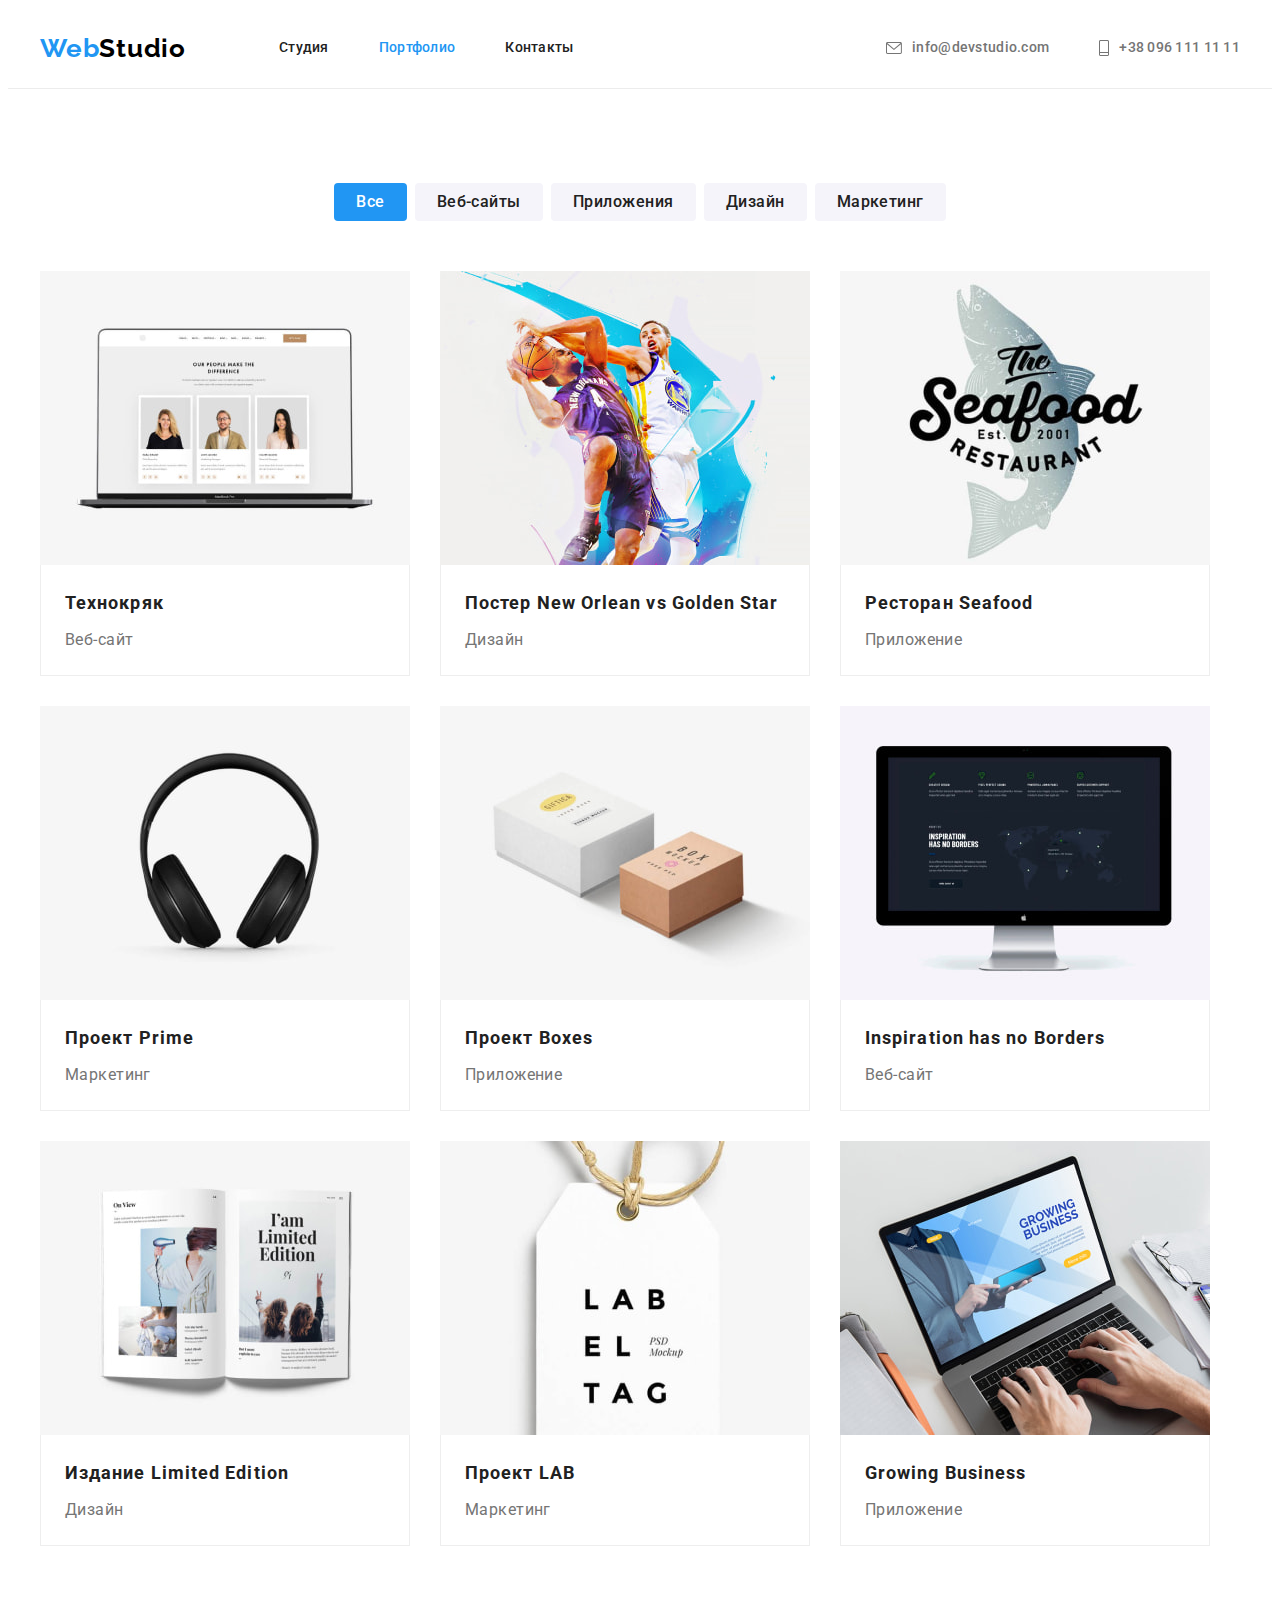
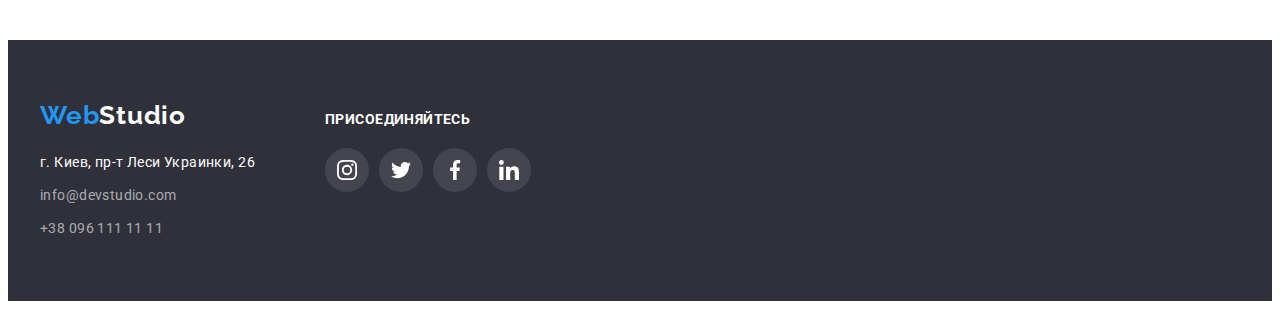
==== portfolio.html @ 87ea02c6 "Додає файли до репозиторія" ====
<!DOCTYPE html>
<html lang="en">
  <head>
    <meta charset="UTF-8" />
    <meta http-equiv="X-UA-Compatible" content="IE=edge" />
    <meta name="viewport" content="width=device-width, initial-scale=1.0" />
    <title>Document</title>
    <!-- Font styles -->
    <link rel="preconnect" href="https://fonts.googleapis.com" />
    <link rel="preconnect" href="https://fonts.gstatic.com" crossorigin />
    <link
      href="https://fonts.googleapis.com/css2?family=Raleway:wght@700&family=Roboto:wght@400;500;700;900&display=swap"
      rel="stylesheet"
    />
    <!-- Normalize styles -->
    <link
      rel="stylesheet"
      href="https://cdnjs.cloudflare.com/ajax/libs/modern-normalize/1.1.0/modern-normalize.min.css"
      integrity="sha512-wpPYUAdjBVSE4KJnH1VR1HeZfpl1ub8YT/NKx4PuQ5NmX2tKuGu6U/JRp5y+Y8XG2tV+wKQpNHVUX03MfMFn9Q=="
      crossorigin="anonymous"
      referrerpolicy="no-referrer"
    />
    <!-- Custom styles -->
    <link rel="stylesheet" href="./css/style.css" />
  </head>
  <body>
    <!-- Header -->
    <header class="header">
      <div class="container header-container">
        <a
          class="logo header-logo"
          href="./index.html"
          aria-label="Логотип WebStudio"
          >Web<span class="black-logo">Studio</span></a
        >
        <nav class="navigation">
          <ul class="nav-list list">
            <li class="nav-item">
              <a class="nav-link link" href="./index.html">Студия</a>
            </li>
            <li class="nav-item">
              <a class="nav-link link current" href="./portfolio.html"
                >Портфолио</a
              >
            </li>
            <li class="nav-item">
              <a class="nav-link link" href="">Контакты</a>
            </li>
          </ul>
        </nav>
        <ul class="contacts-list list">
          <li class="contacts-item">
            <a class="contacts-link link" href="mailto:info@devstudio.com">
              <svg class="contacts-icon" width="16" height="12">
                <use href="./images/icons.svg#mail"></use>
              </svg>
              info@devstudio.com</a
            >
          </li>
          <li class="contacts-item">
            <a class="contacts-link link" href="tel:380961111111">
              <svg class="contacts-icon" width="10" height="16">
                <use href="./images/icons.svg#phone"></use>
              </svg>
              +38 096 111 11 11</a
            >
          </li>
        </ul>
      </div>
    </header>
    <main>
      <section class="section works">
        <div class="container works-container">
          <h2 class="works-title visually-hidden">Наши работы</h2>
          <ul class="works-filter-list list">
            <li class="works-filter-item">
              <button class="works-btn btn current-btn" type="button">
                Все
              </button>
            </li>
            <li class="works-filter-item">
              <button class="works-btn btn" type="button">Веб-сайты</button>
            </li>
            <li class="works-filter-item">
              <button class="works-btn btn" type="button">Приложения</button>
            </li>
            <li class="works-filter-item">
              <button class="works-btn btn" type="button">Дизайн</button>
            </li>
            <li class="works-filter-item">
              <button class="works-btn btn" type="button">Маркетинг</button>
            </li>
          </ul>
          <ul class="works-list list">
            <li class="works-item">
              <a class="work-link" href=""
                ><img
                  class="image"
                  src="./images/works/tehnokryak.jpg"
                  alt="Проект Технокряк"
                  width="370"
                  height="294"
                />
                <div class="work-container">
                  <h3 class="work-title">Технокряк</h3>
                  <p class="work-text">Веб-сайт</p>
                </div></a
              >
            </li>
            <li class="works-item">
              <a class="work-link" href=""
                ><img
                  class="image"
                  src="./images/works/poster-new-orlean-vs-golden-star.jpg"
                  alt="Постер New Orlean vs Golden Star"
                  width="370"
                  height="294"
                />
                <div class="work-container">
                  <h3 class="work-title">
                    Постер <span lang="en">New Orlean vs Golden Star</span>
                  </h3>
                  <p class="work-text">Дизайн</p>
                </div></a
              >
            </li>
            <li class="works-item">
              <a class="work-link" href=""
                ><img
                  class="image"
                  src="./images/works/restoran-seafood.jpg"
                  alt="Проект ресторан Seafood"
                  width="370"
                  height="294"
                />
                <div class="work-container">
                  <h3 class="work-title">
                    Ресторан <span lang="en">Seafood</span>
                  </h3>
                  <p class="work-text">Приложение</p>
                </div></a
              >
            </li>
            <li class="works-item">
              <a class="work-link" href=""
                ><img
                  class="image"
                  src="./images/works/proekt-prime.jpg"
                  alt="Проект Prime"
                  width="370"
                  height="294"
                />
                <div class="work-container">
                  <h3 class="work-title">
                    Проект <span lang="en">Prime</span>
                  </h3>
                  <p class="work-text">Маркетинг</p>
                </div></a
              >
            </li>
            <li class="works-item">
              <a class="work-link" href=""
                ><img
                  class="image"
                  src="./images/works/proekt-boxes.jpg"
                  alt="Проект Boxes"
                  width="370"
                  height="294"
                />
                <div class="work-container">
                  <h3 class="work-title">
                    Проект <span lang="en">Boxes</span>
                  </h3>
                  <p class="work-text">Приложение</p>
                </div></a
              >
            </li>
            <li class="works-item">
              <a class="work-link" href=""
                ><img
                  class="image"
                  src="./images/works/inspiration-has-no-borders.jpg"
                  alt="Проект Inspiration has no Borders"
                  width="370"
                  height="294"
                />
                <div class="work-container">
                  <h3 class="work-title" lang="en">
                    Inspiration has no Borders
                  </h3>
                  <p class="work-text">Веб-сайт</p>
                </div></a
              >
            </li>
            <li class="works-item">
              <a class="work-link" href=""
                ><img
                  class="image"
                  src="./images/works/izdanie-limited-edition.jpg"
                  alt="Проект издание Limited Edition"
                  width="370"
                  height="294"
                />
                <div class="work-container">
                  <h3 class="work-title">
                    Издание <span lang="en">Limited Edition</span>
                  </h3>
                  <p class="work-text">Дизайн</p>
                </div></a
              >
            </li>
            <li class="works-item">
              <a class="work-link" href=""
                ><img
                  class="image"
                  src="./images/works/proekt-lab.jpg"
                  alt="Проект LAB"
                  width="370"
                  height="294"
                />
                <div class="work-container">
                  <h3 class="work-title">Проект <span lang="en">LAB</span></h3>
                  <p class="work-text">Маркетинг</p>
                </div></a
              >
            </li>
            <li class="works-item">
              <a class="work-link" href=""
                ><img
                  class="image"
                  src="./images/works/growing-business.jpg"
                  alt="Проект Growing Business"
                  width="370"
                  height="294"
                />
                <div class="work-container">
                  <h3 class="work-title" lang="en">Growing Business</h3>
                  <p class="work-text">Приложение</p>
                </div></a
              >
            </li>
          </ul>
        </div>
      </section>
    </main>
    <footer class="footer">
      <div class="container footer-container">
        <div class="address">
          <a
            class="logo footer-logo"
            href="/index.html"
            aria-label="Логотип WebStudio"
            >Web<span class="white-logo">Studio</span></a
          >
          <address class="footer-address">
            <p class="address-text">г. Киев, пр-т Леси Украинки, 26</p>
            <ul class="address-list list">
              <li class="address-item">
                <a class="address-link link" href="mailto:info@devstudio.com"
                  >info@devstudio.com</a
                >
              </li>
              <li class="address-item">
                <a class="address-link link" href="tel:380961111111"
                  >+38 096 111 11 11</a
                >
              </li>
            </ul>
          </address>
        </div>
        <div class="footer-social-links">
          <p class="footer-social-uppertext">Присоединяйтесь</p>
          <ul class="footer-social-list list">
            <li class="footer-social-item">
              <a href="" class="footer-social-link link">
                <svg class="footer-social-icon" width="20" height="20">
                  <use href="./images/icons.svg#instagram"></use>
                </svg>
              </a>
            </li>
            <li class="footer-social-item">
              <a href="" class="footer-social-link link">
                <svg class="footer-social-icon" width="20" height="20">
                  <use href="./images/icons.svg#twitter"></use>
                </svg>
              </a>
            </li>
            <li class="footer-social-item">
              <a href="" class="footer-social-link link">
                <svg class="footer-social-icon" width="20" height="20">
                  <use href="./images/icons.svg#facebook"></use>
                </svg>
              </a>
            </li>
            <li class="footer-social-item">
              <a href="" class="footer-social-link link">
                <svg class="footer-social-icon" width="20" height="20">
                  <use href="./images/icons.svg#linkedin"></use>
                </svg>
              </a>
            </li>
          </ul>
        </div>
      </div>
    </footer>
  </body>
</html>
---- css/style.css ----
:root {
  /* Fonts */
  --main-font: "Roboto", sans-serif;
  --secondary-font: "Raleway", sans-serif;

  /* Color */
  --main-color: #757575;
  --secondary-color: #212121;
  --secondary-accent-color: #ffffff;
  --accent-color: #2196f3;
  --bg-color: #2f303a;
  --secondary-bg-color: #f5f4fa;
  --grey-bg-color: #c4c4c4;
  --icons-main-color: #afb1b8;
}

body {
  font-family: var(--main-font);
  font-weight: 400;
  font-size: 14px;
  line-height: 1.71;
  letter-spacing: 0.03em;

  color: var(--main-color);
  background-color: var(--white-color);
}

h1,
h2,
h3,
h4,
h5,
h6,
p,
ul {
  margin: 0;
  padding: 0;
}

.list {
  list-style: none;
}

.image {
  display: block;
}

.container {
  width: 1200px;
  margin-left: auto;
  margin-right: auto;
  padding-left: 15px;
  padding-right: 15px;
}

.btn {
  padding: 0;
  border: none;

  font-family: inherit;
  cursor: pointer;
}

.section {
  padding-top: 94px;
  padding-bottom: 94px;
}

/* Header */

.header {
  border-bottom: 1px solid #ececec;
}

.header-container {
  display: flex;
  align-items: center;
}

.nav-list {
  display: flex;
}

.contacts-list {
  display: flex;
  align-items: center;
  margin-left: auto;
}

.nav-item:not(:last-child) {
  margin-right: 50px;
}

.nav-link.link {
  display: block;
  padding: 32px 0;

  color: var(--secondary-color);
}

.contacts-item:first-child {
  margin-right: 50px;
}

.contacts-link {
  display: flex;
  align-items: center;
}

.contacts-icon {
  fill: currentColor;
  margin-right: 10px;
}

.link {
  font-family: inherit;
  font-weight: 500;
  font-size: 14px;
  line-height: 1.14;
  letter-spacing: 0.02em;

  text-decoration: none;
  color: var(--main-color);
}

.link:hover,
.link:focus {
  color: var(--accent-color);
}

.nav-link.current {
  color: var(--accent-color);
}
/* Logo */

.logo {
  font-family: var(--secondary-font);
  font-weight: 700;
  font-size: 26px;
  line-height: 1.19;
  letter-spacing: 0.03em;
  text-decoration: none;

  color: var(--accent-color);
}

.header-logo {
  margin-right: 93px;
}

.black-logo {
  color: #000;
}

.white-logo {
  color: #fff;
}

/* Hero section */

.hero {
  padding: 200px 0;
  max-width: 1600px;
  margin-left: auto;
  margin-right: auto;

  background-color: var(--grey-bg-color);
  background-image: linear-gradient(
      to right,
      rgba(47, 48, 58, 0.4),
      rgba(47, 48, 58, 0.4)
    ),
    url(../images/bg/hero-bg.jpg);
  background-repeat: no-repeat;
  background-position: center;
  background-size: cover;
}

.hero-container {
  text-align: center;
}

.hero-title {
  max-width: 696px;
  margin-left: auto;
  margin-right: auto;
  margin-bottom: 30px;
  font-weight: 900;
  font-size: 44px;
  line-height: 1.36;
  letter-spacing: 0.06em;
  text-transform: uppercase;

  color: var(--secondary-accent-color);
}

.hero-btn {
  font-weight: 700;
  font-size: 16px;
  line-height: 1.88;
  letter-spacing: 0.06em;
  padding: 10px 32px;
  border-radius: 4px;

  color: var(--secondary-accent-color);
  background-color: var(--accent-color);
}

.hero-btn:hover,
.hero-btn:focus {
  background-color: #188ce8;
}

/* Benefits section */

.benefits-list {
  display: flex;
  justify-content: space-between;
}

.benefits-item {
  display: inline-block;
  width: 270px;
  margin-right: 30px;
}

.benefits-item:last-child {
  margin-right: 0;
}

.item-title {
  margin-bottom: 10px;
  font-weight: 700;
  font-size: inherit;
  line-height: 1.14;
  text-transform: uppercase;
}

.item-text {
  display: inline;
}

.benefits-thumb {
  display: flex;
  justify-content: center;
  align-items: center;
  height: 120px;
  margin-bottom: 30px;

  border-radius: 4px;
  background-color: var(--secondary-bg-color);
}

.benefits-icon {
  --color1: #212121;
  --color2: #2196f3;
}

/* Services section */

.services {
  padding-top: 0;
}

.services-title {
  margin-bottom: 50px;
}

.services-list {
  display: flex;
  justify-content: space-between;
}

.services-item {
  margin-right: 30px;
}

.services-item:last-child {
  margin-right: 0;
}

/* Team section */

.team {
  background-color: var(--secondary-bg-color);
}

.team-title {
  margin-bottom: 50px;
}

.team-list {
  display: flex;
}

.member-item {
  margin-right: 30px;

  background-color: var(--secondary-accent-color);
  box-shadow: 0px 1px 3px rgba(0, 0, 0, 0.12), 0px 1px 1px rgba(0, 0, 0, 0.14),
    0px 2px 1px rgba(0, 0, 0, 0.2);
  border-radius: 0px 0px 4px 4px;
}

.member-item:last-child {
  margin-right: 0px;
}

.member-item-group {
  padding: 30px 0;
}

.member-title {
  margin-bottom: 10px;
  font-weight: 500;
  font-size: 16px;
  line-height: 1.19;
  text-align: center;
}

.member-position {
  margin-bottom: 16px;

  font-size: 16px;
  line-height: 1.19;
  text-align: center;
  letter-spacing: 0.03em;
}

.team-social-list {
  display: flex;
  justify-content: center;
}

.team-social-item:not(:last-child) {
  margin-right: 10px;
}

.social-link {
  display: flex;
  justify-content: center;
  align-items: center;

  width: 44px;
  height: 44px;

  color: var(--icons-main-color);
}

.social-link:hover,
.social-link:focus {
  background-color: var(--accent-color);
  color: var(--secondary-accent-color);

  border-radius: 50%;
}

.team-social-icons {
  fill: currentColor;
}

/* Clients section */

.clients-title {
  margin-bottom: 50px;

  font-weight: 700;
  font-size: 36px;
  line-height: 1.17;
  text-align: center;
  letter-spacing: 0.03em;

  color: var(--secondary-color);
}

.clients-list {
  display: flex;
}

.clients-item {
  margin-right: 30px;
}

.clients-item:last-child {
  margin-right: 0;
}

.clients-link {
  display: flex;
  justify-content: center;
  align-items: center;

  width: 170px;
  height: 92px;

  border: 1px solid var(--icons-main-color);
  border-radius: 4px;
  color: var(--icons-main-color);
}

.clients-link:hover,
.clients-link:focus {
  color: var(--accent-color);
  border-color: var(--accent-color);
}

.clients-icon {
  fill: currentColor;
}

/* Footer */

.footer {
  background-color: var(--bg-color);
  padding-top: 60px;
  padding-bottom: 60px;
}

.footer-logo {
  display: inline-block;
  margin-bottom: 20px;
}

.address-text,
.address-item:not(:last-child) {
  margin-bottom: 9px;
}

.address-link {
  font-weight: 400;
  font-size: 14px;
  line-height: 1.71;
  letter-spacing: 0.03em;

  color: rgba(255, 255, 255, 0.6);
}

.footer-container {
  display: flex;
  align-items: baseline;
}

.address {
  margin-right: 70px;
}

.footer-social-uppertext {
  margin-bottom: 20px;

  font-weight: 700;
  line-height: 1.14;
  text-transform: uppercase;

  color: var(--secondary-accent-color);
}

.footer-social-list {
  display: flex;
}

.footer-social-item {
  margin-right: 10px;
}

.footer-social-item:last-child {
  margin-right: 0;
}

.footer-social-link {
  display: flex;
  justify-content: center;
  align-items: center;

  width: 44px;
  height: 44px;

  border-radius: 50%;

  background-color: #44454e;
  color: var(--secondary-accent-color);
}

.footer-social-link:hover,
.footer-social-link:focus {
  background-color: var(--accent-color);
  color: var(--secondary-accent-color);
}

.footer-social-icon {
  fill: currentColor;
}

.footer-address {
  font-style: normal;
  color: var(--secondary-accent-color);
}

/* Works section */

.work-title {
  margin-bottom: 4px;
  font-weight: 700;
  font-size: 18px;
  line-height: 2;
  letter-spacing: 0.06em;
}

.works-filter-list {
  display: flex;
  justify-content: center;
  margin-bottom: 50px;
}

.works-filter-item {
  margin-right: 8px;
}

.works-filter-item:last-child {
  margin-right: 0;
}

.works-list {
  display: flex;
  flex-wrap: wrap;
}

.works-item {
  max-width: 370px;
  margin-right: 30px;
  margin-bottom: 30px;
}

.works-item:nth-child(3n) {
  margin-right: 0;
}

.works-item:nth-last-child(-n + 3) {
  margin-bottom: 0;
}

.work-container {
  padding: 20px 24px;
  border: 1px solid #eee;
  border-top: none;
}

.work-link {
  display: block;
  font-family: inherit;
  text-decoration: none;
  color: currentColor;
}

.work-link:hover,
.work-link:focus {
  box-shadow: 0px 1px 1px rgba(0, 0, 0, 0.12), 0px 4px 4px rgba(0, 0, 0, 0.06),
    1px 4px 6px rgba(0, 0, 0, 0.16);
}

.works-btn {
  padding: 6px 22px;
  font-family: inherit;
  font-weight: 500;
  font-size: 16px;
  line-height: 1.62;
  text-align: center;
  letter-spacing: 0.03em;
  border-radius: 4px;

  color: var(--secondary-color);
  background-color: var(--secondary-bg-color);
}

.works-btn:hover,
.works-btn:focus {
  color: var(--secondary-accent-color);
  background-color: var(--accent-color);

  box-shadow: 0px 3px 1px rgba(0, 0, 0, 0.1), 0px 1px 2px rgba(0, 0, 0, 0.08),
    0px 2px 2px rgba(0, 0, 0, 0.12);
}

.current-btn {
  color: var(--secondary-accent-color);
  background-color: var(--accent-color);
}

.work-text {
  font-size: 16px;
  line-height: 1.88;
}

/* Headings */

.benefits-title,
.services-title,
.team-title,
.works-title {
  font-weight: 700;
  font-size: 36px;
  line-height: 1.17;
  text-align: center;
}

.benefits-title,
.services-title,
.team-title,
.works-title,
.item-title,
.member-title,
.work-title {
  color: var(--secondary-color);
}

/* Visualy hidden */
.visually-hidden {
  position: absolute;
  white-space: nowrap;
  width: 1px;
  height: 1px;
  overflow: hidden;
  border: 0;
  padding: 0;
  clip: rect(0 0 0 0);
  clip-path: inset(50%);
  margin: -1px;
}
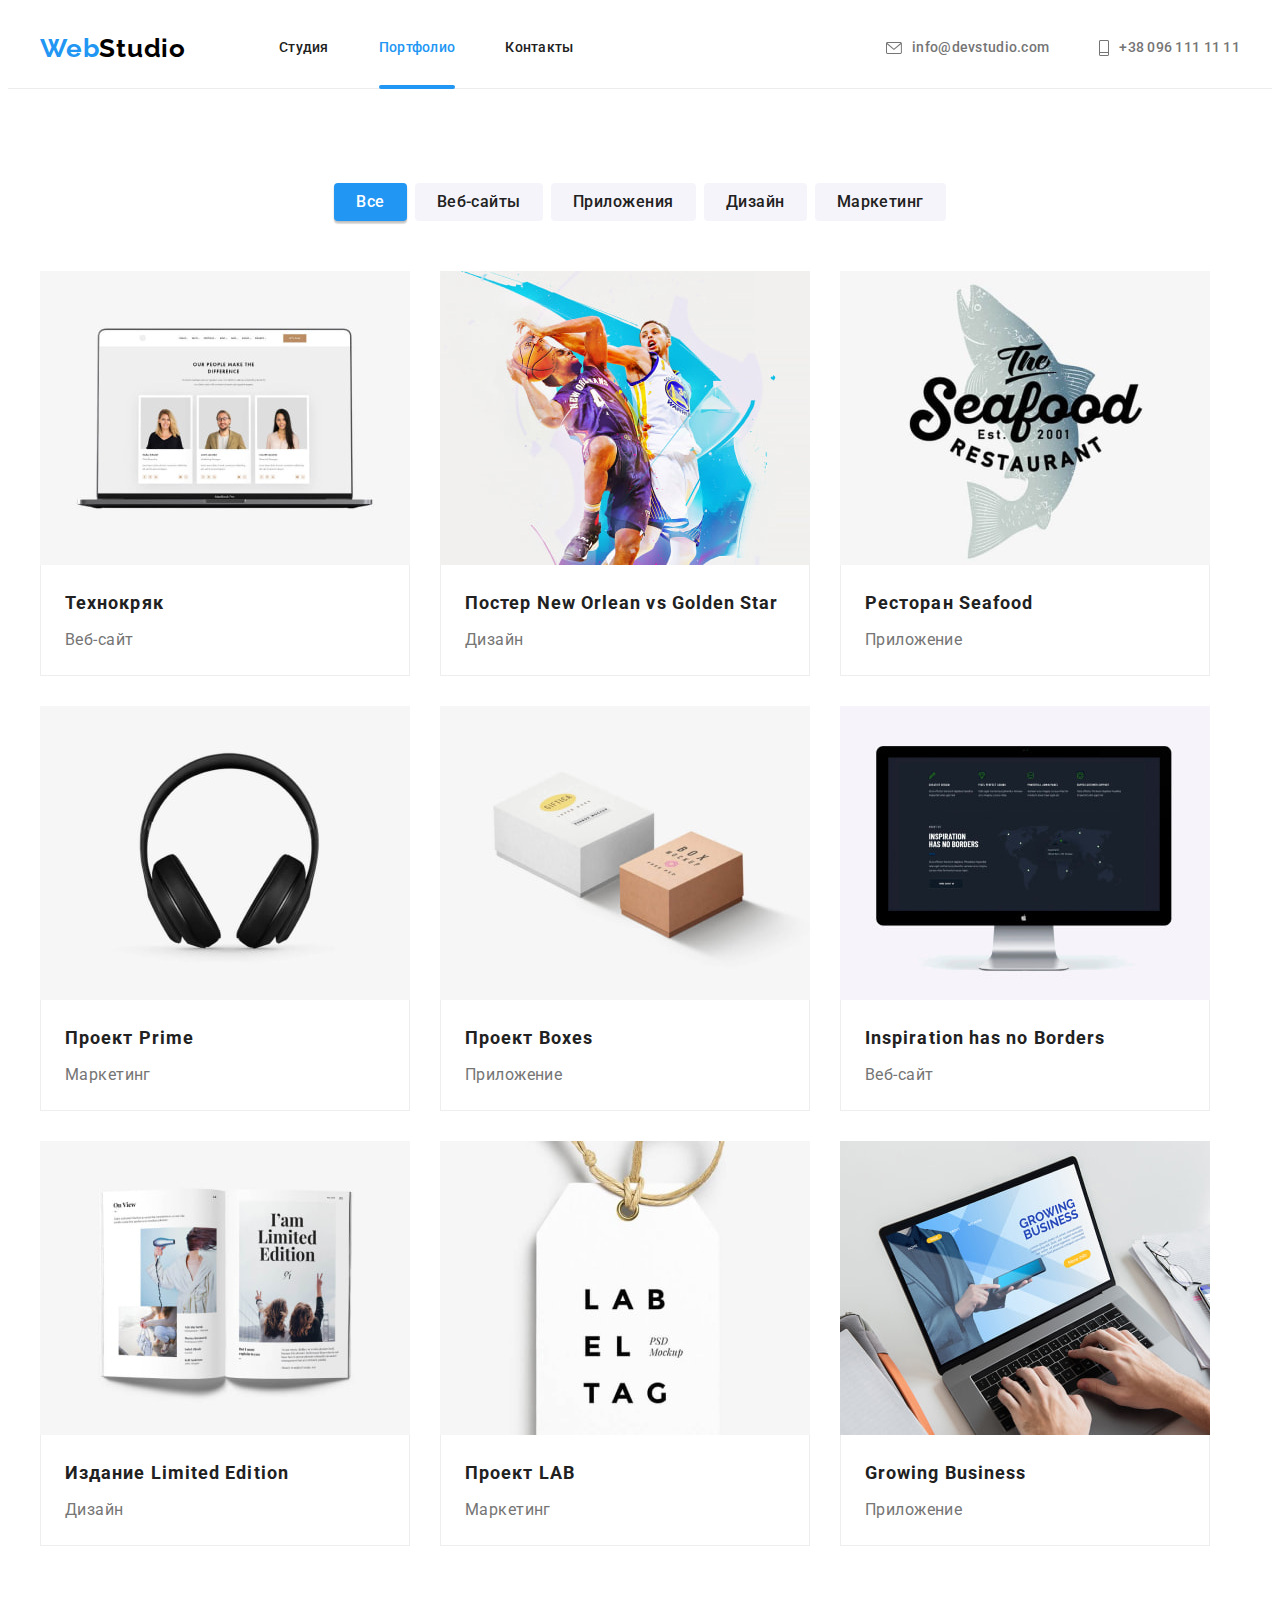
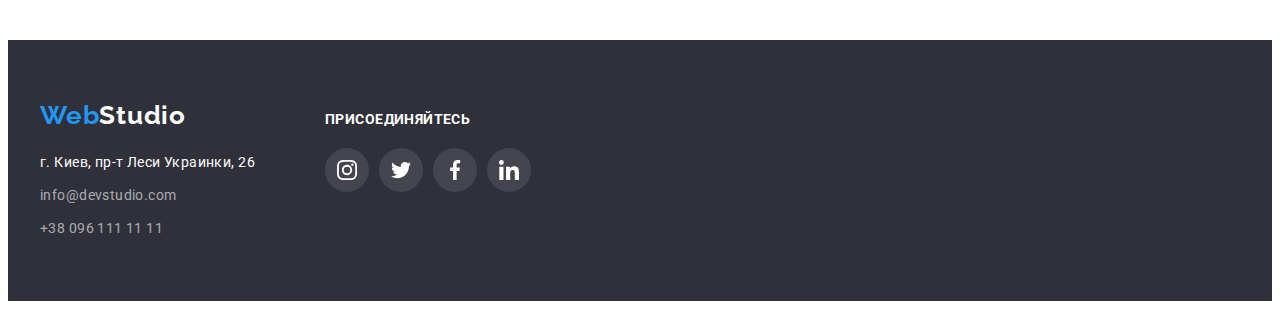
==== commit ca229144: "Додає оверлей на works-item" ====
--- a/portfolio.html
+++ b/portfolio.html
@@ -94,28 +94,42 @@
           <ul class="works-list list">
             <li class="works-item">
               <a class="work-link" href=""
-                ><img
-                  class="image"
-                  src="./images/works/tehnokryak.jpg"
-                  alt="Проект Технокряк"
-                  width="370"
-                  height="294"
-                />
+                ><div class="thumb">
+                  <img
+                    class="image"
+                    src="./images/works/tehnokryak.jpg"
+                    alt="Проект Технокряк"
+                    width="370"
+                    height="294"
+                  />
+                  <p class="work-overlay">
+                    Ресурс предлагает комплексные предложения с разным уровнем
+                    функционала и сервисов. Все это позволит посетителю получить
+                    исчерпывающие сведения о компании или частном лице.
+                  </p>
+                </div>
                 <div class="work-container">
                   <h3 class="work-title">Технокряк</h3>
                   <p class="work-text">Веб-сайт</p>
-                </div></a
-              >
-            </li>
-            <li class="works-item">
-              <a class="work-link" href=""
-                ><img
-                  class="image"
-                  src="./images/works/poster-new-orlean-vs-golden-star.jpg"
-                  alt="Постер New Orlean vs Golden Star"
-                  width="370"
-                  height="294"
-                />
+                </div>
+              </a>
+            </li>
+            <li class="works-item">
+              <a class="work-link" href=""
+                ><div class="thumb">
+                  <img
+                    class="image"
+                    src="./images/works/poster-new-orlean-vs-golden-star.jpg"
+                    alt="Постер New Orlean vs Golden Star"
+                    width="370"
+                    height="294"
+                  />
+                  <p class="work-overlay">
+                    Ресурс предлагает комплексные предложения с разным уровнем
+                    функционала и сервисов. Все это позволит посетителю получить
+                    исчерпывающие сведения о компании или частном лице.
+                  </p>
+                </div>
                 <div class="work-container">
                   <h3 class="work-title">
                     Постер <span lang="en">New Orlean vs Golden Star</span>
@@ -126,13 +140,20 @@
             </li>
             <li class="works-item">
               <a class="work-link" href=""
-                ><img
-                  class="image"
-                  src="./images/works/restoran-seafood.jpg"
-                  alt="Проект ресторан Seafood"
-                  width="370"
-                  height="294"
-                />
+                ><div class="thumb">
+                  <img
+                    class="image"
+                    src="./images/works/restoran-seafood.jpg"
+                    alt="Проект ресторан Seafood"
+                    width="370"
+                    height="294"
+                  />
+                  <p class="work-overlay">
+                    Ресурс предлагает комплексные предложения с разным уровнем
+                    функционала и сервисов. Все это позволит посетителю получить
+                    исчерпывающие сведения о компании или частном лице.
+                  </p>
+                </div>
                 <div class="work-container">
                   <h3 class="work-title">
                     Ресторан <span lang="en">Seafood</span>
@@ -143,13 +164,20 @@
             </li>
             <li class="works-item">
               <a class="work-link" href=""
-                ><img
-                  class="image"
-                  src="./images/works/proekt-prime.jpg"
-                  alt="Проект Prime"
-                  width="370"
-                  height="294"
-                />
+                ><div class="thumb">
+                  <img
+                    class="image"
+                    src="./images/works/proekt-prime.jpg"
+                    alt="Проект Prime"
+                    width="370"
+                    height="294"
+                  />
+                  <p class="work-overlay">
+                    Ресурс предлагает комплексные предложения с разным уровнем
+                    функционала и сервисов. Все это позволит посетителю получить
+                    исчерпывающие сведения о компании или частном лице.
+                  </p>
+                </div>
                 <div class="work-container">
                   <h3 class="work-title">
                     Проект <span lang="en">Prime</span>
@@ -160,13 +188,20 @@
             </li>
             <li class="works-item">
               <a class="work-link" href=""
-                ><img
-                  class="image"
-                  src="./images/works/proekt-boxes.jpg"
-                  alt="Проект Boxes"
-                  width="370"
-                  height="294"
-                />
+                ><div class="thumb">
+                  <img
+                    class="image"
+                    src="./images/works/proekt-boxes.jpg"
+                    alt="Проект Boxes"
+                    width="370"
+                    height="294"
+                  />
+                  <p class="work-overlay">
+                    Ресурс предлагает комплексные предложения с разным уровнем
+                    функционала и сервисов. Все это позволит посетителю получить
+                    исчерпывающие сведения о компании или частном лице.
+                  </p>
+                </div>
                 <div class="work-container">
                   <h3 class="work-title">
                     Проект <span lang="en">Boxes</span>
@@ -177,13 +212,20 @@
             </li>
             <li class="works-item">
               <a class="work-link" href=""
-                ><img
-                  class="image"
-                  src="./images/works/inspiration-has-no-borders.jpg"
-                  alt="Проект Inspiration has no Borders"
-                  width="370"
-                  height="294"
-                />
+                ><div class="thumb">
+                  <img
+                    class="image"
+                    src="./images/works/inspiration-has-no-borders.jpg"
+                    alt="Проект Inspiration has no Borders"
+                    width="370"
+                    height="294"
+                  />
+                  <p class="work-overlay">
+                    Ресурс предлагает комплексные предложения с разным уровнем
+                    функционала и сервисов. Все это позволит посетителю получить
+                    исчерпывающие сведения о компании или частном лице.
+                  </p>
+                </div>
                 <div class="work-container">
                   <h3 class="work-title" lang="en">
                     Inspiration has no Borders
@@ -194,13 +236,20 @@
             </li>
             <li class="works-item">
               <a class="work-link" href=""
-                ><img
-                  class="image"
-                  src="./images/works/izdanie-limited-edition.jpg"
-                  alt="Проект издание Limited Edition"
-                  width="370"
-                  height="294"
-                />
+                ><div class="thumb">
+                  <img
+                    class="image"
+                    src="./images/works/izdanie-limited-edition.jpg"
+                    alt="Проект издание Limited Edition"
+                    width="370"
+                    height="294"
+                  />
+                  <p class="work-overlay">
+                    Ресурс предлагает комплексные предложения с разным уровнем
+                    функционала и сервисов. Все это позволит посетителю получить
+                    исчерпывающие сведения о компании или частном лице.
+                  </p>
+                </div>
                 <div class="work-container">
                   <h3 class="work-title">
                     Издание <span lang="en">Limited Edition</span>
@@ -211,13 +260,20 @@
             </li>
             <li class="works-item">
               <a class="work-link" href=""
-                ><img
-                  class="image"
-                  src="./images/works/proekt-lab.jpg"
-                  alt="Проект LAB"
-                  width="370"
-                  height="294"
-                />
+                ><div class="thumb">
+                  <img
+                    class="image"
+                    src="./images/works/proekt-lab.jpg"
+                    alt="Проект LAB"
+                    width="370"
+                    height="294"
+                  />
+                  <p class="work-overlay">
+                    Ресурс предлагает комплексные предложения с разным уровнем
+                    функционала и сервисов. Все это позволит посетителю получить
+                    исчерпывающие сведения о компании или частном лице.
+                  </p>
+                </div>
                 <div class="work-container">
                   <h3 class="work-title">Проект <span lang="en">LAB</span></h3>
                   <p class="work-text">Маркетинг</p>
@@ -226,13 +282,20 @@
             </li>
             <li class="works-item">
               <a class="work-link" href=""
-                ><img
-                  class="image"
-                  src="./images/works/growing-business.jpg"
-                  alt="Проект Growing Business"
-                  width="370"
-                  height="294"
-                />
+                ><div class="thumb">
+                  <img
+                    class="image"
+                    src="./images/works/growing-business.jpg"
+                    alt="Проект Growing Business"
+                    width="370"
+                    height="294"
+                  />
+                  <p class="work-overlay">
+                    Ресурс предлагает комплексные предложения с разным уровнем
+                    функционала и сервисов. Все это позволит посетителю получить
+                    исчерпывающие сведения о компании или частном лице.
+                  </p>
+                </div>
                 <div class="work-container">
                   <h3 class="work-title" lang="en">Growing Business</h3>
                   <p class="work-text">Приложение</p>
--- a/css/style.css
+++ b/css/style.css
@@ -12,6 +12,10 @@
   --secondary-bg-color: #f5f4fa;
   --grey-bg-color: #c4c4c4;
   --icons-main-color: #afb1b8;
+
+  /* Animations */
+  --anim-duration: 250ms;
+  --anim-timing-function: cubic-bezier(0.4, 0, 0.2, 1);
 }
 
 body {
@@ -121,6 +125,7 @@
 
   text-decoration: none;
   color: var(--main-color);
+  transition: color var(--anim-duration) var(--anim-timing-function);
 }
 
 .link:hover,
@@ -129,7 +134,20 @@
 }
 
 .nav-link.current {
+  position: relative;
   color: var(--accent-color);
+}
+
+.nav-link.current::after {
+  position: absolute;
+  bottom: -1px;
+  content: "";
+  display: block;
+  width: 100%;
+  height: 4px;
+  border-radius: 2px;
+
+  background-color: var(--accent-color);
 }
 /* Logo */
 
@@ -204,6 +222,7 @@
 
   color: var(--secondary-accent-color);
   background-color: var(--accent-color);
+  transition: background-color var(--anim-duration) var(--anim-timing-function);
 }
 
 .hero-btn:hover,
@@ -272,11 +291,28 @@
 }
 
 .services-item {
+  position: relative;
   margin-right: 30px;
 }
 
 .services-item:last-child {
   margin-right: 0;
+}
+
+.services-description {
+  position: absolute;
+  bottom: 0;
+  padding-top: 27px;
+  padding-bottom: 27px;
+  width: 100%;
+
+  font-weight: 700;
+  line-height: 1.14;
+  text-align: center;
+  text-transform: uppercase;
+
+  color: var(--secondary-accent-color);
+  background-color: rgba(47, 48, 58, 0.8);
 }
 
 /* Team section */
@@ -343,8 +379,11 @@
 
   width: 44px;
   height: 44px;
+  border-radius: 50%;
 
   color: var(--icons-main-color);
+  transition: background-color var(--anim-duration) var(--anim-timing-function),
+    color var(--anim-duration) var(--anim-timing-function);
 }
 
 .social-link:hover,
@@ -352,7 +391,7 @@
   background-color: var(--accent-color);
   color: var(--secondary-accent-color);
 
-  border-radius: 50%;
+  /* border-radius: 50%; */
 }
 
 .team-social-icons {
@@ -396,6 +435,9 @@
   border: 1px solid var(--icons-main-color);
   border-radius: 4px;
   color: var(--icons-main-color);
+
+  transition: color var(--anim-duration) var(--anim-timing-function),
+    border-color var(--anim-duration) var(--anim-timing-function);
 }
 
 .clients-link:hover,
@@ -473,11 +515,12 @@
 
   width: 44px;
   height: 44px;
-
   border-radius: 50%;
 
   background-color: #44454e;
   color: var(--secondary-accent-color);
+
+  transition: background-color var(--anim-duration) var(--anim-timing-function);
 }
 
 .footer-social-link:hover,
@@ -548,13 +591,41 @@
   display: block;
   font-family: inherit;
   text-decoration: none;
+
   color: currentColor;
+
+  transition: box-shadow var(--anim-duration) var(--anim-timing-function);
 }
 
 .work-link:hover,
 .work-link:focus {
   box-shadow: 0px 1px 1px rgba(0, 0, 0, 0.12), 0px 4px 4px rgba(0, 0, 0, 0.06),
     1px 4px 6px rgba(0, 0, 0, 0.16);
+}
+
+.thumb {
+  position: relative;
+  overflow: hidden;
+}
+
+.work-overlay {
+  position: absolute;
+  display: block;
+  padding: 63px 24px;
+  width: 100%;
+  height: 294px;
+
+  font-size: 18px;
+  line-height: 1.56;
+
+  color: var(--secondary-accent-color);
+  background-color: rgba(33, 150, 243, 0.9);
+
+  transition: transform var(--anim-duration) var(--anim-timing-function);
+}
+
+.work-link:hover .work-overlay {
+  transform: translateY(-100%);
 }
 
 .works-btn {
@@ -569,6 +640,10 @@
 
   color: var(--secondary-color);
   background-color: var(--secondary-bg-color);
+
+  transition: color var(--anim-duration) var(--anim-timing-function),
+    background-color var(--anim-duration) var(--anim-timing-function),
+    box-shadow var(--anim-duration) var(--anim-timing-function);
 }
 
 .works-btn:hover,
@@ -583,6 +658,8 @@
 .current-btn {
   color: var(--secondary-accent-color);
   background-color: var(--accent-color);
+  box-shadow: 0px 3px 1px rgba(0, 0, 0, 0.1), 0px 1px 2px rgba(0, 0, 0, 0.08),
+    0px 2px 2px rgba(0, 0, 0, 0.12);
 }
 
 .work-text {
